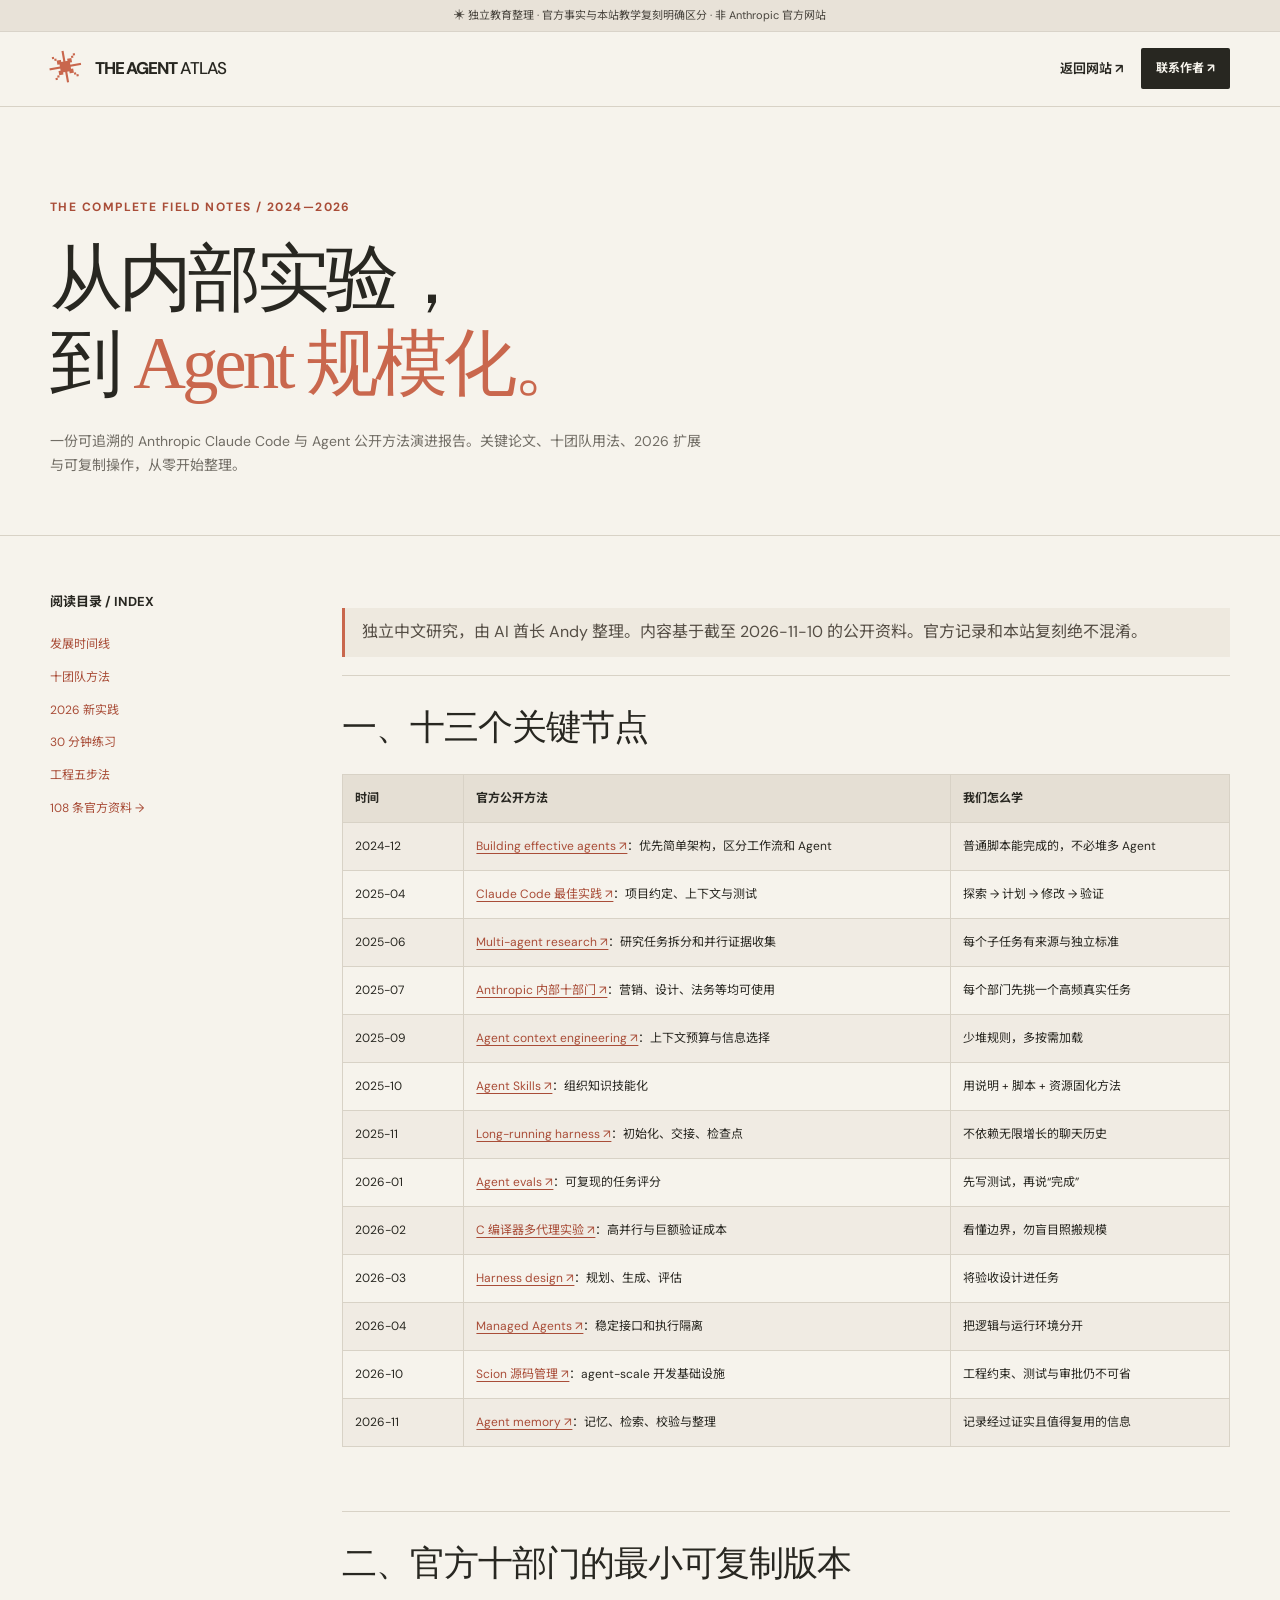
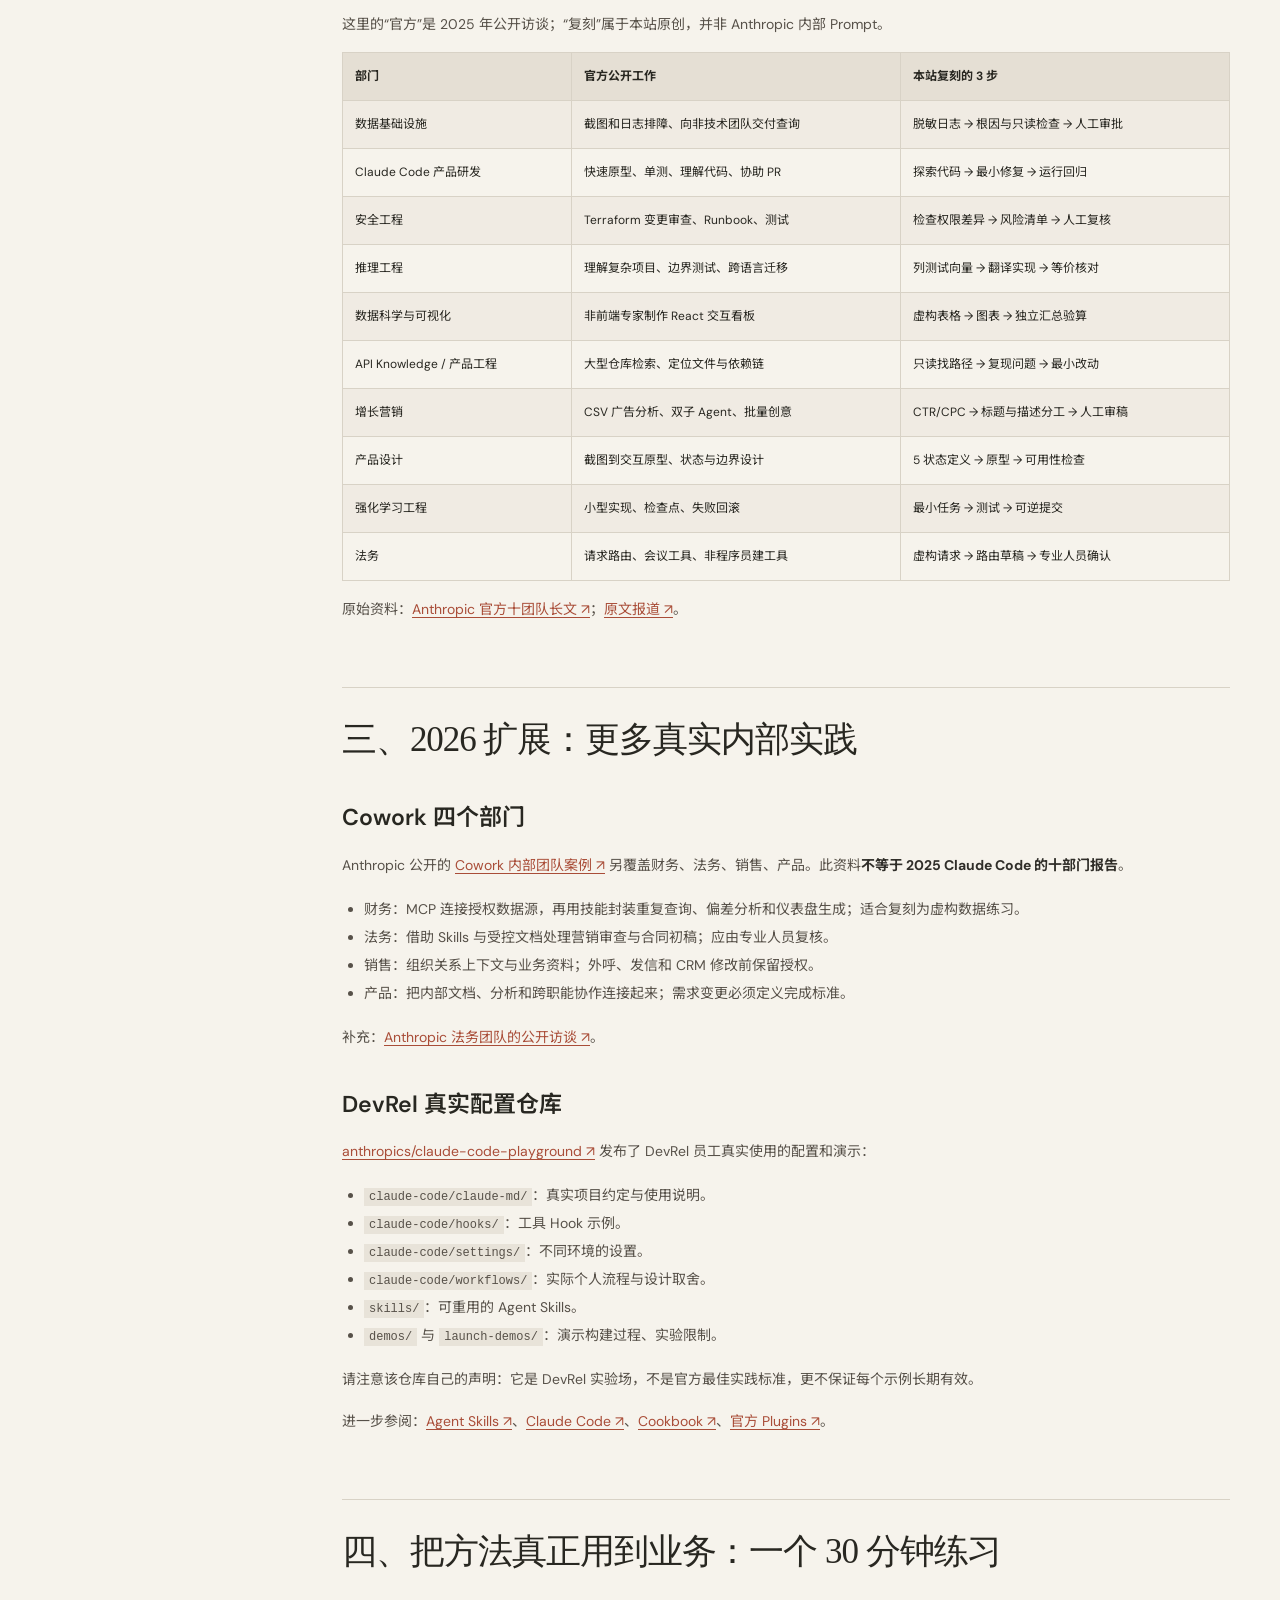
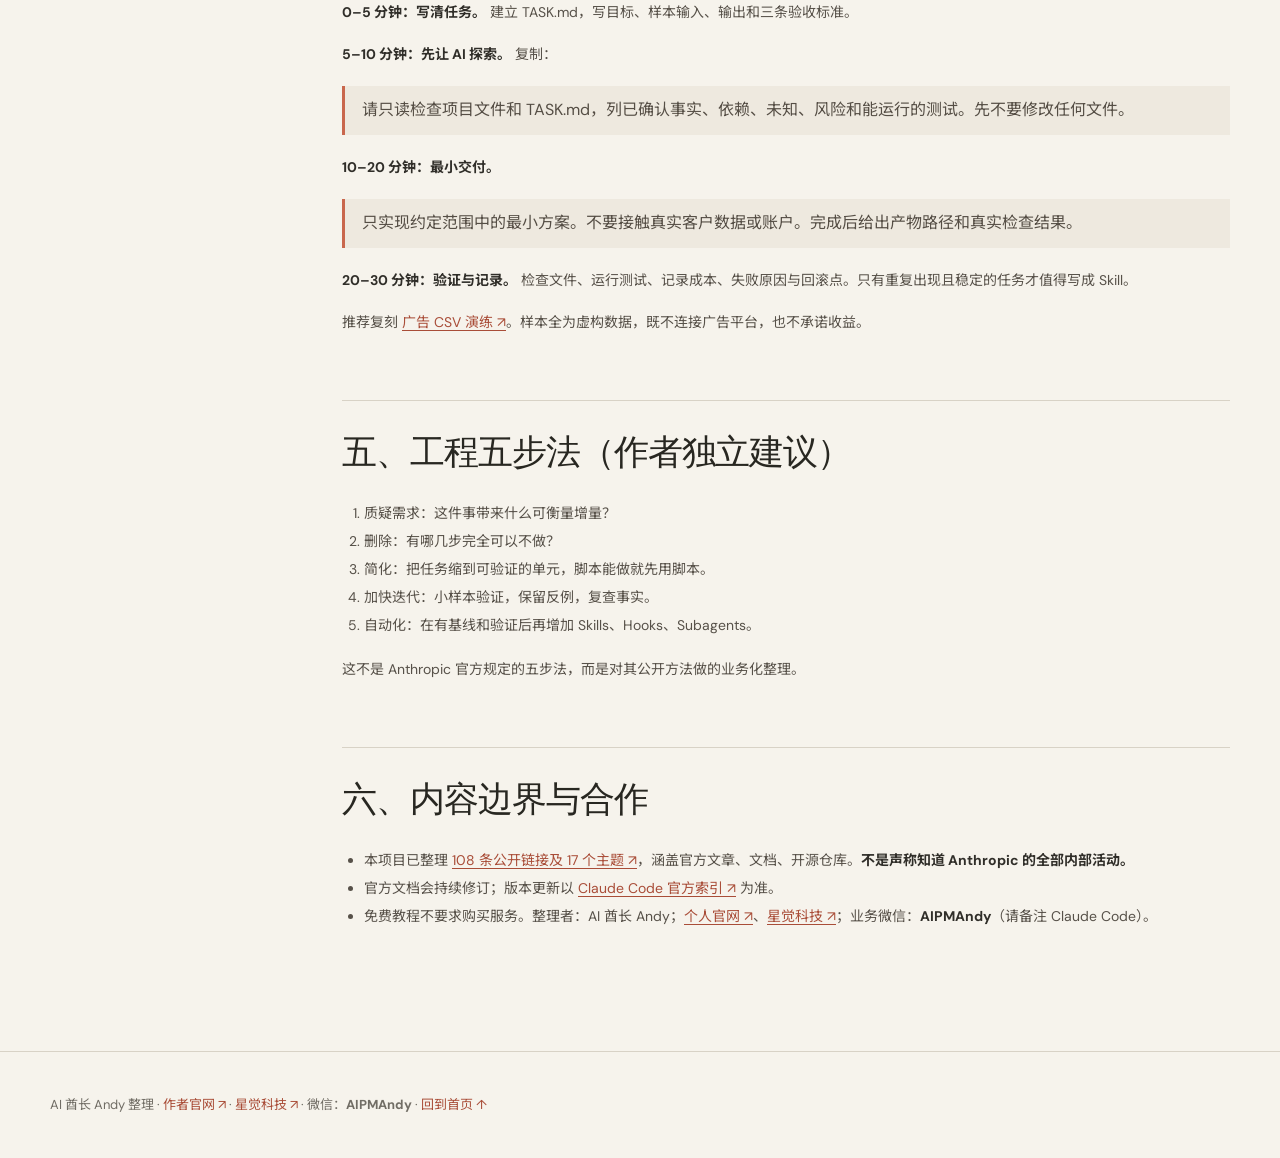
==== site/study.html @ 5c0cf0f5 "site: add complete annotated 2024–2026 research and team playbook reading page" ====
<!doctype html><html lang="zh-CN"><head><meta charset="utf-8"><meta name="viewport" content="width=device-width,initial-scale=1"><meta name="description" content="Anthropic Claude Code 和 Agent 实践发展史：公开研究、十团队、四部门、开源配置、保姆级练习。"><link rel="stylesheet" href="style.css"><link rel="icon" href="favicon.svg" type="image/svg+xml"><title>深度报告：Anthropic 2024–2026 Claude Code 与 Agent 实践｜Agent Atlas</title><style>
.study-hero{padding:90px 0 44px;border-bottom:1px solid var(--line)}.study-hero h1{font:400 clamp(45px,5.7vw,75px)/1.17 Georgia,'Songti SC',serif;letter-spacing:-.055em;max-width:910px;margin:19px 0 24px}.study-hero h1 em{color:var(--accent);font-style:normal}.study-hero p{font-size:14px;color:var(--muted);max-width:660px}.study-layout{display:grid;grid-template-columns:220px minmax(0,1fr);gap:72px;padding-top:54px;padding-bottom:105px}.study-aside{position:sticky;top:110px;align-self:start;font-size:12px;color:var(--muted);line-height:1.9}.study-aside strong{display:block;font-size:13px;color:var(--ink);margin-bottom:18px}.study-aside a{display:block;margin:10px 0;color:var(--accent-dark)}.study-content{min-width:0}.study-content h1{display:none}.study-content h2{font:400 35px/1.4 Georgia,'Songti SC',serif;letter-spacing:-.03em;margin:64px 0 22px;border-top:1px solid var(--line);padding-top:27px}.study-content h2:first-of-type{margin-top:0}.study-content h3{font-size:23px;font-weight:600;margin:34px 0 10px}.study-content p,.study-content li{font-size:14px;line-height:2;color:#575149}.study-content a{color:var(--accent-dark);text-decoration:underline;text-underline-offset:3px}.study-content table{border-collapse:collapse;width:100%;font-size:12px;line-height:1.75}.study-content td{padding:13px 12px;vertical-align:top;border:1px solid var(--line);min-width:95px}.study-content tr:first-child{background:#e5dfd4;font-weight:700}.study-content tr:nth-child(even){background:#f0ebe3}.study-content blockquote{border-left:3px solid var(--accent);padding:10px 17px;margin:18px 0;background:#eee9df;line-height:1.8;color:#554e45}.study-content code{background:#e8e3d9;padding:2px 5px;font:12px ui-monospace,monospace}.study-content ul,.study-content ol{padding-left:22px}.study-content strong{color:#302e29}.study-content{overflow-x:auto}.study-footer{padding:42px 0;border-top:1px solid var(--line);font-size:13px;color:var(--muted)}.study-footer a{color:var(--accent-dark)}@media(max-width:740px){.study-hero{padding:60px 0 26px}.study-layout{grid-template-columns:1fr;gap:22px;padding:28px 0 70px}.study-aside{position:static;display:flex;flex-wrap:wrap;gap:8px}.study-aside strong{width:100%}.study-aside a{margin:0;border:1px solid var(--line);padding:4px 9px}.study-content h2{font-size:27px}.study-content table{font-size:11px}.study-content td{padding:9px 8px;min-width:85px}}
</style></head><body><div class="notice">✳ 独立教育整理 · 官方事实与本站教学复刻明确区分 · 非 Anthropic 官方网站</div><header class="masthead"><div class="wrap nav-inner"><a class="wordmark" href="index.html"><span class="brand-mark">✳</span><span>THE AGENT <em>ATLAS</em></span></a><div class="nav-actions"><a href="index.html#teams" class="nav-gh">返回网站 ↗</a><a href="index.html#contact" class="nav-contact">联系作者 ↗</a></div></div></header><main><section class="study-hero"><div class="wrap"><div class="eyebrow">THE COMPLETE FIELD NOTES / 2024—2026</div><h1>从内部实验，<br>到 <em>Agent 规模化。</em></h1><p>一份可追溯的 Anthropic Claude Code 与 Agent 公开方法演进报告。关键论文、十团队用法、2026 扩展与可复制操作，从零开始整理。</p></div></section><div class="wrap study-layout"><aside class="study-aside"><strong>阅读目录 / INDEX</strong><a href="#chapter-1">发展时间线</a><a href="#chapter-2">十团队方法</a><a href="#chapter-3">2026 新实践</a><a href="#chapter-4">30 分钟练习</a><a href="#chapter-5">工程五步法</a><a href="index.html#sources">108 条官方资料 →</a></aside><article class="study-content"><h1>Anthropic Claude Code / Agent：2024–2026 完整实践进化史</h1>
<blockquote>独立中文研究，由 AI 酋长 Andy 整理。内容基于截至 2026-11-10 的公开资料。官方记录和本站复刻绝不混淆。</blockquote>
<h2>一、十三个关键节点</h2>
<table><tbody>
<tr><td>时间</td><td>官方公开方法</td><td>我们怎么学</td></tr>
<tr><td>2024-12</td><td><a href="https://www.anthropic.com/research/building-effective-agents" target="_blank" rel="noopener noreferrer">Building effective agents ↗</a>：优先简单架构，区分工作流和 Agent</td><td>普通脚本能完成的，不必堆多 Agent</td></tr>
<tr><td>2025-04</td><td><a href="https://www.anthropic.com/research/claude-code-best-practices" target="_blank" rel="noopener noreferrer">Claude Code 最佳实践 ↗</a>：项目约定、上下文与测试</td><td>探索 → 计划 → 修改 → 验证</td></tr>
<tr><td>2025-06</td><td><a href="https://www.anthropic.com/research/multi-agent-research-system" target="_blank" rel="noopener noreferrer">Multi-agent research ↗</a>：研究任务拆分和并行证据收集</td><td>每个子任务有来源与独立标准</td></tr>
<tr><td>2025-07</td><td><a href="https://www.anthropic.com/news/how-anthropic-teams-use-claude-code" target="_blank" rel="noopener noreferrer">Anthropic 内部十部门 ↗</a>：营销、设计、法务等均可使用</td><td>每个部门先挑一个高频真实任务</td></tr>
<tr><td>2025-09</td><td><a href="https://www.anthropic.com/research/effective-context-engineering-for-ai-agents" target="_blank" rel="noopener noreferrer">Agent context engineering ↗</a>：上下文预算与信息选择</td><td>少堆规则，多按需加载</td></tr>
<tr><td>2025-10</td><td><a href="https://www.anthropic.com/research/equipping-agents-for-the-real-world-with-agent-skills" target="_blank" rel="noopener noreferrer">Agent Skills ↗</a>：组织知识技能化</td><td>用说明 + 脚本 + 资源固化方法</td></tr>
<tr><td>2025-11</td><td><a href="https://www.anthropic.com/research/effective-harnesses-for-long-running-agents" target="_blank" rel="noopener noreferrer">Long-running harness ↗</a>：初始化、交接、检查点</td><td>不依赖无限增长的聊天历史</td></tr>
<tr><td>2026-01</td><td><a href="https://www.anthropic.com/research/demystifying-evals-for-ai-agents" target="_blank" rel="noopener noreferrer">Agent evals ↗</a>：可复现的任务评分</td><td>先写测试，再说“完成”</td></tr>
<tr><td>2026-02</td><td><a href="https://www.anthropic.com/research/building-c-compiler" target="_blank" rel="noopener noreferrer">C 编译器多代理实验 ↗</a>：高并行与巨额验证成本</td><td>看懂边界，勿盲目照搬规模</td></tr>
<tr><td>2026-03</td><td><a href="https://www.anthropic.com/research/harness-design-long-running-apps" target="_blank" rel="noopener noreferrer">Harness design ↗</a>：规划、生成、评估</td><td>将验收设计进任务</td></tr>
<tr><td>2026-04</td><td><a href="https://www.anthropic.com/research/managed-agents" target="_blank" rel="noopener noreferrer">Managed Agents ↗</a>：稳定接口和执行隔离</td><td>把逻辑与运行环境分开</td></tr>
<tr><td>2026-10</td><td><a href="https://www.anthropic.com/research/redesigning-source-control" target="_blank" rel="noopener noreferrer">Scion 源码管理 ↗</a>：agent-scale 开发基础设施</td><td>工程约束、测试与审批仍不可省</td></tr>
<tr><td>2026-11</td><td><a href="https://www.anthropic.com/research/components-of-agent-memory" target="_blank" rel="noopener noreferrer">Agent memory ↗</a>：记忆、检索、校验与整理</td><td>记录经过证实且值得复用的信息</td></tr>
</tbody></table>
<h2>二、官方十部门的最小可复制版本</h2>
<p>这里的“官方”是 2025 年公开访谈；“复刻”属于本站原创，并非 Anthropic 内部 Prompt。</p>
<table><tbody>
<tr><td>部门</td><td>官方公开工作</td><td>本站复刻的 3 步</td></tr>
<tr><td>数据基础设施</td><td>截图和日志排障、向非技术团队交付查询</td><td>脱敏日志 → 根因与只读检查 → 人工审批</td></tr>
<tr><td>Claude Code 产品研发</td><td>快速原型、单测、理解代码、协助 PR</td><td>探索代码 → 最小修复 → 运行回归</td></tr>
<tr><td>安全工程</td><td>Terraform 变更审查、Runbook、测试</td><td>检查权限差异 → 风险清单 → 人工复核</td></tr>
<tr><td>推理工程</td><td>理解复杂项目、边界测试、跨语言迁移</td><td>列测试向量 → 翻译实现 → 等价核对</td></tr>
<tr><td>数据科学与可视化</td><td>非前端专家制作 React 交互看板</td><td>虚构表格 → 图表 → 独立汇总验算</td></tr>
<tr><td>API Knowledge / 产品工程</td><td>大型仓库检索、定位文件与依赖链</td><td>只读找路径 → 复现问题 → 最小改动</td></tr>
<tr><td>增长营销</td><td>CSV 广告分析、双子 Agent、批量创意</td><td>CTR/CPC → 标题与描述分工 → 人工审稿</td></tr>
<tr><td>产品设计</td><td>截图到交互原型、状态与边界设计</td><td>5 状态定义 → 原型 → 可用性检查</td></tr>
<tr><td>强化学习工程</td><td>小型实现、检查点、失败回滚</td><td>最小任务 → 测试 → 可逆提交</td></tr>
<tr><td>法务</td><td>请求路由、会议工具、非程序员建工具</td><td>虚构请求 → 路由草稿 → 专业人员确认</td></tr>
</tbody></table>
<p>原始资料：<a href="https://www.anthropic.com/news/how-anthropic-teams-use-claude-code" target="_blank" rel="noopener noreferrer">Anthropic 官方十团队长文 ↗</a>；<a href="https://claude.com/resources/articles/how-anthropic-teams-use-claude-code" target="_blank" rel="noopener noreferrer">原文报道 ↗</a>。</p>
<h2>三、2026 扩展：更多真实内部实践</h2>
<h3>Cowork 四个部门</h3>
<p>Anthropic 公开的 <a href="https://claude.com/resources/guides/deploying-claude-across-your-organization/how-anthropic-teams-use-cowork" target="_blank" rel="noopener noreferrer">Cowork 内部团队案例 ↗</a> 另覆盖财务、法务、销售、产品。此资料<strong>不等于 2025 Claude Code 的十部门报告</strong>。</p>
<ul>
<li>财务：MCP 连接授权数据源，再用技能封装重复查询、偏差分析和仪表盘生成；适合复刻为虚构数据练习。</li>
<li>法务：借助 Skills 与受控文档处理营销审查与合同初稿；应由专业人员复核。</li>
<li>销售：组织关系上下文与业务资料；外呼、发信和 CRM 修改前保留授权。</li>
<li>产品：把内部文档、分析和跨职能协作连接起来；需求变更必须定义完成标准。</li>
</ul>
<p>补充：<a href="https://claude.com/resources/articles/how-anthropic-uses-claude-legal" target="_blank" rel="noopener noreferrer">Anthropic 法务团队的公开访谈 ↗</a>。</p>
<h3>DevRel 真实配置仓库</h3>
<p><a href="https://github.com/anthropics/claude-code-playground" target="_blank" rel="noopener noreferrer">anthropics/claude-code-playground ↗</a> 发布了 DevRel 员工真实使用的配置和演示：</p>
<ul>
<li><code>claude-code/claude-md/</code>：真实项目约定与使用说明。</li>
<li><code>claude-code/hooks/</code>：工具 Hook 示例。</li>
<li><code>claude-code/settings/</code>：不同环境的设置。</li>
<li><code>claude-code/workflows/</code>：实际个人流程与设计取舍。</li>
<li><code>skills/</code>：可重用的 Agent Skills。</li>
<li><code>demos/</code> 与 <code>launch-demos/</code>：演示构建过程、实验限制。</li>
</ul>
<p>请注意该仓库自己的声明：它是 DevRel 实验场，不是官方最佳实践标准，更不保证每个示例长期有效。</p>
<p>进一步参阅：<a href="https://github.com/anthropics/skills" target="_blank" rel="noopener noreferrer">Agent Skills ↗</a>、<a href="https://github.com/anthropics/claude-code" target="_blank" rel="noopener noreferrer">Claude Code ↗</a>、<a href="https://github.com/anthropics/claude-cookbooks" target="_blank" rel="noopener noreferrer">Cookbook ↗</a>、<a href="https://github.com/anthropics/claude-plugins-official" target="_blank" rel="noopener noreferrer">官方 Plugins ↗</a>。</p>
<h2>四、把方法真正用到业务：一个 30 分钟练习</h2>
<p><strong>0–5 分钟：写清任务。</strong> 建立 TASK.md，写目标、样本输入、输出和三条验收标准。</p>
<p><strong>5–10 分钟：先让 AI 探索。</strong> 复制：</p>
<blockquote>请只读检查项目文件和 TASK.md，列已确认事实、依赖、未知、风险和能运行的测试。先不要修改任何文件。</blockquote>
<p><strong>10–20 分钟：最小交付。</strong></p>
<blockquote>只实现约定范围中的最小方案。不要接触真实客户数据或账户。完成后给出产物路径和真实检查结果。</blockquote>
<p><strong>20–30 分钟：验证与记录。</strong> 检查文件、运行测试、记录成本、失败原因与回滚点。只有重复出现且稳定的任务才值得写成 Skill。</p>
<p>推荐复刻 <a href="https://github.com/AIPMAndy/anthropic-claude-code-agent-handbook/blob/main/docs/../examples/ads/README.md" target="_blank" rel="noopener noreferrer">广告 CSV 演练 ↗</a>。样本全为虚构数据，既不连接广告平台，也不承诺收益。</p>
<h2>五、工程五步法（作者独立建议）</h2>
<ol>
<li>质疑需求：这件事带来什么可衡量增量？</li>
<li>删除：有哪几步完全可以不做？</li>
<li>简化：把任务缩到可验证的单元，脚本能做就先用脚本。</li>
<li>加快迭代：小样本验证，保留反例，复查事实。</li>
<li>自动化：在有基线和验证后再增加 Skills、Hooks、Subagents。</li>
</ol>
<p>这不是 Anthropic 官方规定的五步法，而是对其公开方法做的业务化整理。</p>
<h2>六、内容边界与合作</h2>
<ul>
<li>本项目已整理 <a href="https://github.com/AIPMAndy/anthropic-claude-code-agent-handbook/blob/main/docs/SOURCE-MATRIX.md" target="_blank" rel="noopener noreferrer">108 条公开链接及 17 个主题 ↗</a>，涵盖官方文章、文档、开源仓库。<strong>不是声称知道 Anthropic 的全部内部活动。</strong></li>
<li>官方文档会持续修订；版本更新以 <a href="https://code.claude.com/docs/llms.txt" target="_blank" rel="noopener noreferrer">Claude Code 官方索引 ↗</a> 为准。</li>
<li>免费教程不要求购买服务。整理者：AI 酋长 Andy；<a href="https://metaver.vip/" target="_blank" rel="noopener noreferrer">个人官网 ↗</a>、<a href="https://www.a6no1.cn/" target="_blank" rel="noopener noreferrer">星觉科技 ↗</a>；业务微信：<strong>AIPMAndy</strong>（请备注 Claude Code）。</li>
</ul></article></div><div class="study-footer"><div class="wrap">AI 酋长 Andy 整理 · <a href="https://metaver.vip/" target="_blank" rel="noopener noreferrer">作者官网 ↗</a> · <a href="https://www.a6no1.cn/" target="_blank" rel="noopener noreferrer">星觉科技 ↗</a> · 微信：<strong>AIPMAndy</strong> · <a href="index.html">回到首页 ↑</a></div></div></main><script>document.querySelectorAll(".study-content h2").forEach(function(e,i){e.id="chapter-"+(i+1);});</script></body></html>
---- site/style.css ----
@import url('https://fonts.googleapis.com/css2?family=DM+Sans:wght@400;500;600;700&family=Noto+Sans+SC:wght@400;500;600;700&display=swap');
:root{--paper:#f6f3ec;--cream:#f1ece2;--line:#d8d2c6;--ink:#282721;--muted:#716d65;--accent:#c9674d;--accent-dark:#a94d38;--dark:#242523;--darkline:#4b4a46;--white:#fffdfa;--radius:4px;font-synthesis:none}
*{box-sizing:border-box}html{scroll-behavior:smooth;scroll-padding-top:83px}body{margin:0;background:var(--paper);color:var(--ink);font-family:'DM Sans','Noto Sans SC',-apple-system,BlinkMacSystemFont,'Segoe UI',sans-serif;line-height:1.68;-webkit-font-smoothing:antialiased}
button,input,select{font:inherit}button{cursor:pointer}a{color:inherit;text-decoration:none}a:hover{color:var(--accent-dark)}:focus-visible{outline:3px solid var(--accent);outline-offset:3px}
.wrap{width:min(1180px,calc(100% - 72px));margin-inline:auto}.eyebrow{display:flex;align-items:center;gap:10px;color:var(--accent-dark);font-size:12px;letter-spacing:.12em;font-weight:700;text-transform:uppercase}.muted{color:#a19b90}.dot{width:7px;height:7px;border-radius:50%;background:var(--accent)}.skip-link{position:fixed;z-index:9999;top:-100px;left:15px;background:#fff;padding:10px 20px}.skip-link:focus{top:12px}
.notice{display:flex;align-items:center;justify-content:center;flex-wrap:wrap;gap:12px;padding:7px 16px;text-align:center;background:#e8e2d8;color:#48443d;font-size:11px;line-height:1.5;border-bottom:1px solid #d9d3c9}.notice strong{font-weight:600}.notice a{text-decoration:underline;text-underline-offset:3px}.little-star{color:var(--accent-dark)}
.masthead{position:sticky;top:0;background:rgba(246,243,236,.97);backdrop-filter:blur(20px);z-index:80;border-bottom:1px solid var(--line)}.nav-inner{min-height:74px;display:flex;align-items:center;justify-content:space-between;gap:26px}.wordmark{font-weight:800;font-size:17px;letter-spacing:-.065em;display:inline-flex;align-items:center;gap:12px;white-space:nowrap}.wordmark em{font-weight:500;font-style:normal}.brand-mark{font-family:Georgia,serif;display:inline-grid;place-items:center;color:var(--accent);font-size:34px;line-height:1;transform:rotate(-10deg)}.desktop-nav,.nav-actions{display:flex;gap:32px;align-items:center}.desktop-nav a{color:#5d5952;font-size:13px;font-weight:600}.desktop-nav a:hover{color:var(--accent-dark)}.nav-actions{gap:18px}.nav-gh{font-size:13px;font-weight:650}.nav-contact{font-size:12px;background:var(--ink);color:var(--paper);padding:10px 15px;font-weight:700;border-radius:2px;white-space:nowrap}.nav-contact:hover{color:#fff;background:var(--accent-dark)}.mobile-menu-toggle{display:none;background:transparent;border:0;font-size:23px}.mobile-nav{display:none}
.hero{padding:94px 0 98px;position:relative;overflow:hidden}.hero-grid{display:grid;grid-template-columns:1.14fr .86fr;gap:72px;align-items:center}.hero h1{font-family:Georgia,'Songti SC','Noto Serif SC',serif;letter-spacing:-.07em;font-size:clamp(57px,6.2vw,100px);line-height:1.12;font-weight:400;margin:27px 0 30px}.hero h1 em,.section-heading h2 em,.path-section h2 em,.practice-section h2 em,.contact-section h2 em{color:var(--accent);font-style:normal}.hero-serif{font-weight:400}.lead{max-width:520px;font-size:17px;color:#5b574f;line-height:1.95}.lead strong{color:var(--ink);font-weight:650}.hero-buttons{display:flex;gap:12px;flex-wrap:wrap;margin-top:37px}.btn{display:inline-flex;justify-content:space-between;align-items:center;gap:40px;padding:14px 21px;border:1px solid transparent;border-radius:2px;font-size:13px;font-weight:700;transition:transform .18s,background .18s,color .18s}.btn:hover{transform:translateY(-2px)}.btn-primary{color:white;background:var(--accent)}.btn-primary:hover{color:white;background:var(--accent-dark)}.btn-outline{border-color:#a9a397;background:transparent;color:var(--ink)}.btn-outline:hover{background:#e8e2d8}.hero-foot{display:flex;gap:12px;align-items:center;color:#979086;font-size:11px;margin-top:32px}.sep{color:var(--accent)}
.hero-art{background:#ebe5da;min-height:530px;padding:24px;display:flex;flex-direction:column;justify-content:space-between;position:relative;overflow:hidden;border:1px solid #dfd9cd}.hero-art:after{content:"";position:absolute;width:380px;height:380px;border:1px solid #d0c7b8;border-radius:50%;right:-184px;top:-182px;pointer-events:none}.hero-art:before{content:"";position:absolute;width:620px;height:620px;border:1px solid #dad2c7;border-radius:50%;right:-310px;top:-240px;pointer-events:none}.art-top{display:flex;justify-content:space-between;align-items:start}.art-kicker,.art-caption{font-size:10px;letter-spacing:.15em;color:#8d857a;font-weight:700}.art-asterisk{font-family:Georgia,serif;color:var(--accent);font-size:74px;line-height:.75}.diagram{z-index:1;padding:8px 18px}.diagram-row{display:flex;justify-content:center;gap:15px}.diagram-box{padding:16px 20px;background:var(--paper);border:1px solid #d3cabd;flex:1;min-width:0;box-shadow:4px 4px 0 #ded7cb}.diagram-box strong{display:block;margin-top:4px;font-family:Georgia,'Songti SC',serif;font-size:19px;font-weight:400;color:#302e29}.diagram-box small{display:block;margin-top:6px;font-size:10px;color:#989083}.d-number{font-size:9px;color:var(--accent-dark);letter-spacing:.15em;font-weight:800}.diagram-user{max-width:255px}.diagram-split .diagram-box{max-width:206px}.diagram-final{max-width:345px;position:relative}.check{position:absolute;right:19px;top:21px;color:#59815e;font-size:17px}.line-arrow{height:47px;position:relative}.line-arrow:before{content:"";height:40px;width:1px;background:#a89e90;position:absolute;top:0;left:50%}.line-arrow:after{content:"";position:absolute;top:31px;left:calc(50% - 4px);width:7px;height:7px;border-bottom:1px solid #a89e90;border-right:1px solid #a89e90;transform:rotate(45deg)}.art-caption{display:flex;justify-content:space-between;letter-spacing:.08em}
.numbers{border-top:1px solid var(--line);border-bottom:1px solid var(--line);background:#eeebe3}.number-grid{display:grid;grid-template-columns:repeat(4,1fr)}.number-grid>div{padding:28px 30px 32px;border-right:1px solid var(--line)}.number-grid>div:first-child{padding-left:0}.number-grid>div:last-child{border:0}.number-grid strong{font-size:51px;line-height:1;font-family:Georgia,serif;font-weight:400;letter-spacing:-.065em}.number-grid strong span{font-family:'Noto Sans SC',sans-serif;color:var(--accent);font-size:16px;font-weight:400;margin-left:6px}.number-grid p{font-size:12px;color:#69645b;margin:8px 0 0}.number-grid .last-num>span{display:block;margin:10px 0 23px;font-family:Georgia,'Songti SC',serif;font-size:20px}.number-grid .last-num p{margin:0;line-height:1.8}
.editorial-section,.library-section,.path-section{padding:112px 0}.section-heading{display:grid;grid-template-columns:1fr 345px;gap:60px;justify-content:space-between;align-items:end;margin-bottom:40px}.section-heading h2,.practice-section h2,.contact-section h2{font-family:Georgia,'Songti SC','Noto Serif SC',serif;font-size:clamp(46px,5.1vw,69px);font-weight:400;letter-spacing:-.06em;line-height:1.25;margin:17px 0 0}.section-heading>p{font-size:14px;line-height:1.95;color:#777168;margin:0 0 6px}.section-heading>p a{display:inline-block;color:var(--accent-dark);border-bottom:1px solid var(--accent);white-space:nowrap}
.teams-grid{display:grid;grid-template-columns:repeat(2,minmax(0,1fr));border-top:1px solid var(--line);border-left:1px solid var(--line)}.team-card{border-right:1px solid var(--line);border-bottom:1px solid var(--line);min-height:225px;background:transparent;transition:background .2s}.team-card:hover,.team-card.is-open{background:#efebe2}.team-trigger{width:100%;padding:30px;text-align:left;border:0;background:none;color:inherit}.team-head{display:flex;justify-content:space-between;align-items:start;margin-bottom:19px}.team-index{font-size:12px;color:var(--accent-dark);font-weight:700;letter-spacing:.12em}.team-icon{font-size:22px;color:var(--accent);line-height:1}.team-card h3{font-family:Georgia,'Songti SC',serif;font-size:25px;font-weight:400;letter-spacing:-.025em;margin:0 0 11px}.team-card .team-summary{color:#79736a;font-size:13px;line-height:1.8;margin:0}.team-more{color:var(--accent-dark);font-size:12px;display:inline-flex;align-items:center;gap:10px;margin-top:20px;font-weight:700}.team-details{padding:0 30px 28px;display:none;border-top:1px solid #ded7cd}.team-card.is-open .team-details{display:block}.team-details h4{margin:18px 0 6px;font-size:11px;letter-spacing:.08em;text-transform:uppercase;color:var(--accent-dark)}.team-details p{margin:0;font-size:13px;color:#6b655c;line-height:1.85}.team-details a{display:inline-block;margin-top:14px;border-bottom:1px solid currentColor;font-size:12px;color:var(--accent-dark)}.source-note{margin-top:20px;font-size:12px;color:#91897d}
.ink-section{background:var(--dark);color:var(--paper);padding:105px 0 95px}.section-heading.light>p{color:#b3aea5}.ink-section .eyebrow{color:#e5a18b}.method-layout{display:grid;grid-template-columns:1fr 1fr;gap:44px;border-top:1px solid var(--darkline);padding-top:40px}.method-big{position:relative;min-height:510px;background:#343431;border:1px solid #4c4c46;padding:34px;display:flex;flex-direction:column;justify-content:end;overflow:hidden}.method-counter{position:absolute;top:33px;left:34px;color:#b2aa9f;font-size:11px;letter-spacing:.14em}.big-symbol{font:290px/1 Georgia,serif;position:absolute;right:-45px;top:10px;color:#d27a5c;opacity:.88;pointer-events:none;transform:rotate(10deg)}.method-big h3{font-family:Georgia,'Songti SC',serif;font-weight:400;letter-spacing:-.03em;font-size:35px;line-height:1.4;z-index:1;margin:0 0 13px}.method-big p{max-width:360px;font-size:13px;color:#b5b0aa;z-index:1}.method-big a{font-size:12px;color:#f3a58f;text-decoration:underline;text-underline-offset:5px;z-index:1;margin-top:10px}.methods-list{align-self:center}.method-item{border-bottom:1px solid var(--darkline);padding:16px 0}.method-item:first-child{border-top:1px solid var(--darkline)}.method-title{display:flex;align-items:center;gap:18px;font-size:19px;font-family:Georgia,'Songti SC',serif;line-height:1.45}.method-number{font:12px 'DM Sans',sans-serif;color:#b88c7f;width:24px}.method-item p{margin:8px 0 0 43px;color:#a7a49f;font-size:12px;line-height:1.65}.dark-bottom{border-top:1px solid var(--darkline);margin-top:43px;padding-top:20px;color:#9f9c95;font-size:12px;display:flex;gap:13px;flex-wrap:wrap}.dark-bottom a{color:#e7a18c}
.path-section{background:#eee9df}.path-tabs{display:flex;flex-wrap:wrap;gap:8px;margin-bottom:14px}.path-tab{padding:12px 18px;border:1px solid #c8c1b5;background:transparent;color:#655e54;font-size:13px;font-weight:600}.path-tab:hover,.path-tab.is-active{background:var(--ink);border-color:var(--ink);color:#fff}.path-panel{display:grid;grid-template-columns:1fr .85fr;gap:0;background:var(--paper);border:1px solid var(--line);min-height:390px}.path-main{padding:42px 48px}.path-stepnum{font-size:10px;letter-spacing:.1em;color:var(--accent-dark)}.path-main h3{font:400 34px/1.3 Georgia,'Songti SC',serif;margin:16px 0}.path-main>p{color:#756e63;font-size:14px;max-width:470px}.steps{padding:0;margin:25px 0 0;list-style:none;display:grid;gap:12px}.steps li{display:flex;gap:14px;font-size:13px;line-height:1.7}.steps li span{color:var(--accent-dark);font-weight:700;font-size:12px}.path-side{background:#ddd6c9;padding:40px 32px;display:flex;flex-direction:column;gap:16px}.path-side .label{font-size:11px;letter-spacing:.11em;color:#6d665d;font-weight:700}.path-code{font-family:monospace;background:#f2eee6;border:1px solid #c7beb0;color:#35332f;padding:20px;white-space:pre-wrap;word-break:break-word;font-size:12px;line-height:1.75;flex:1;overflow:auto}.path-actions{display:flex;gap:12px;flex-wrap:wrap;align-items:center}.path-actions button{background:var(--ink);color:#fff;border:0;padding:10px 16px;font-size:12px}.path-actions a{font-size:12px;text-decoration:underline;text-underline-offset:4px;color:var(--accent-dark)}
.library-section{background:var(--paper)}.library-toolbar{display:flex;gap:12px}.search-box{display:flex;align-items:center;gap:12px;flex:1;background:#fffdf9;border:1px solid var(--line);padding:0 20px;min-height:55px}.search-box>span{font-size:26px;color:#827c72;line-height:0}.search-box input{width:100%;outline:none;border:none;background:transparent;font-size:14px;color:var(--ink)}.search-box input:focus-visible{outline:none}.search-box:focus-within{border-color:var(--accent)}.search-box kbd{font:11px 'DM Sans',sans-serif;padding:1px 6px;color:#928c82;border:1px solid var(--line);border-radius:3px}.library-toolbar select{min-width:183px;border:1px solid var(--line);background:#fffdf9;padding:0 16px;color:#5b564d;font-size:13px}.topic-bar{display:flex;gap:8px;flex-wrap:wrap;margin:19px 0 26px}.topic-chip{font-size:11px;border:1px solid var(--line);padding:6px 12px;background:transparent;color:#676158}.topic-chip.is-selected,.topic-chip:hover{background:var(--ink);border-color:var(--ink);color:#fff}.library-count{display:flex;justify-content:space-between;font-size:12px;color:#928a7e;border-top:1px solid var(--line);padding:14px 0}.source-grid{display:grid;grid-template-columns:repeat(3,minmax(0,1fr));gap:12px}.source-card{background:#fffdfa;border:1px solid var(--line);padding:25px;min-height:236px;display:flex;flex-direction:column;transition:border-color .2s,transform .2s}.source-card:hover{transform:translateY(-2px);border-color:#bd9486}.source-meta{display:flex;justify-content:space-between;gap:8px;font-size:10px;letter-spacing:.03em;color:#9b9389}.source-type{color:var(--accent-dark);font-weight:700}.source-card h3{font-family:Georgia,'Songti SC',serif;font-weight:400;line-height:1.45;font-size:20px;margin:18px 0 9px}.source-card p{font-size:12px;color:#777067;line-height:1.8;margin:0 0 20px}.source-footer{margin-top:auto;display:flex;align-items:center;justify-content:space-between;gap:10px}.source-footer span{font-size:10px;color:#978f84}.source-footer a{font-size:12px;font-weight:700;color:var(--accent-dark)}.source-footer a:hover{text-decoration:underline}.more-line{text-align:center;margin:30px 0 0}.more-line .btn{gap:80px;background:transparent}.library-fineprint{font-size:11px;color:#92897d;line-height:1.8;margin-top:26px}.empty-state{padding:70px;text-align:center;border:1px dashed var(--line);color:#776f65}
.practice-section{padding:104px 0;border-top:1px solid var(--line)}.practice-grid{display:grid;grid-template-columns:1fr 1fr;gap:65px;align-items:center}.practice-section h2{margin:18px 0 20px}.practice-section p{font-size:14px;color:#777169;line-height:1.9;max-width:450px}.practice-links{margin-top:28px;display:flex;flex-direction:column;gap:13px}.text-link{font-size:13px;color:var(--accent-dark);text-decoration:underline;text-underline-offset:4px;width:fit-content}.terminal{background:#242523;color:#ece8e0;border:1px solid #44433f;border-radius:7px;box-shadow:15px 15px 0 #e8e1d6;overflow:hidden}.terminal-head{height:49px;border-bottom:1px solid #3e3f3b;display:flex;align-items:center;gap:12px;padding:0 18px;color:#9e9d95;font-size:11px}.traffic{display:flex;gap:6px}.traffic i{width:8px;height:8px;background:#745f55;border-radius:50%}.traffic i:nth-child(2){background:#847f5b}.traffic i:nth-child(3){background:#5b7568}.terminal-copy{margin-left:auto;background:transparent;border:1px solid #66615b;color:#e9dfd2;font-size:11px;padding:5px 8px}.terminal-content{font:12px/1.9 ui-monospace,SFMono-Regular,Menlo,Consolas,monospace;padding:25px 22px 35px;word-wrap:break-word}.terminal-content p{margin:4px 0}.terminal-content .indent{padding-left:18px}.prompt{color:#e0957a}.terminal-ok{color:#91b899;margin-top:13px!important}.terminal-muted{color:#928f87;margin-top:24px!important}
.contact-section{background:#e5dfd4;padding:110px 0}.contact-grid{display:grid;grid-template-columns:1fr .85fr;gap:100px;align-items:center}.contact-section h2{margin:18px 0 26px}.contact-section p{font-size:14px;color:#6e675d;line-height:1.85;max-width:490px}.authorship{margin-top:27px;color:#36332f!important;font-size:13px!important}.authorship small{color:#80796e;font-size:11px}.contact-card{background:#f8f5ef;border:1px solid #c8bfb1;padding:34px 38px;box-shadow:8px 8px 0 #d4ccbf}.small-label{font-size:10px;letter-spacing:.15em;color:var(--accent-dark);font-weight:700}.contact-card .contact-heading{font:400 30px Georgia,'Songti SC',serif;color:var(--ink);margin:18px 0 10px}.wechat-row{display:flex;align-items:center;justify-content:space-between;gap:12px}.wechat-row strong{font:400 27px Georgia,serif;letter-spacing:-.025em}.copy-wechat{background:var(--accent);color:#fff;border:none;padding:10px 13px;font-size:11px;font-weight:700;white-space:nowrap}.copy-wechat:hover{background:var(--accent-dark)}.wechat-sub{margin:6px 0 23px!important;color:#8a8277!important;font-size:12px!important}.contact-divider{border-top:1px solid #d9d1c5;margin-bottom:13px}.contact-card>a{display:flex;align-items:center;justify-content:space-between;padding:13px 0;border-bottom:1px solid #e5ded3;font-size:13px}.contact-card>a span{color:var(--accent-dark)}
.footer{background:#222320;color:#f3eee4;padding:40px 0 24px}.footer-top{display:flex;justify-content:space-between;align-items:center;padding-bottom:38px;border-bottom:1px solid #464540}.footer-links{display:flex;gap:24px;flex-wrap:wrap}.footer-links a{font-size:12px;color:#bcb5ab}.footer-links a:hover{color:#fff}.footer-bottom{display:flex;gap:18px;justify-content:space-between;flex-wrap:wrap;padding-top:25px;font-size:11px;color:#908b82}.toast{position:fixed;z-index:500;bottom:28px;left:50%;transform:translate(-50%,20px);pointer-events:none;opacity:0;background:#292a26;color:white;padding:11px 18px;font-size:12px;border:1px solid #555650;box-shadow:0 10px 26px #0002;transition:opacity .18s,transform .18s}.toast.show{opacity:1;transform:translate(-50%,0)}.visually-hidden{position:absolute;width:1px;height:1px;padding:0;margin:-1px;overflow:hidden;clip:rect(0,0,0,0);white-space:nowrap;border:0}
@media(max-width:1050px){.wrap{width:min(100% - 44px,1160px)}.hero-grid{gap:33px}.hero h1{font-size:clamp(49px,6.5vw,78px)}.desktop-nav{gap:15px}.nav-inner{gap:15px}.contact-grid{gap:45px}.section-heading{grid-template-columns:1fr 295px}.source-grid{grid-template-columns:repeat(2,minmax(0,1fr))}}
@media(max-width:750px){html{scroll-padding-top:65px}.notice{font-size:10px;gap:5px;padding:8px 10px}.wrap{width:calc(100% - 34px)}.nav-inner{min-height:66px}.wordmark{font-size:15px}.brand-mark{font-size:26px}.desktop-nav,.nav-gh,.nav-contact{display:none}.mobile-menu-toggle{display:block}.mobile-nav{display:flex;flex-direction:column;gap:0;background:var(--paper);border-top:1px solid var(--line)}.mobile-nav[hidden]{display:none}.mobile-nav a{padding:12px 20px;border-bottom:1px solid var(--line);font-size:14px}.hero{padding:65px 0 53px}.hero-grid,.section-heading,.method-layout,.path-panel,.practice-grid,.contact-grid{grid-template-columns:1fr}.hero h1{font-size:clamp(49px,11.7vw,81px);margin:22px 0}.hero-art{min-height:420px;margin-top:10px;padding:20px}.diagram{padding:5px 0}.diagram-box{padding:12px}.diagram-box strong{font-size:15px}.diagram-box small{font-size:9px}.diagram-row.diagram-split{gap:8px}.line-arrow{height:33px}.line-arrow:before{height:26px}.line-arrow:after{top:19px}.art-asterisk{font-size:50px}.number-grid{grid-template-columns:1fr 1fr}.number-grid>div{border-bottom:1px solid var(--line);padding:19px!important}.number-grid>div:nth-child(2){border-right:0}.number-grid>div:nth-child(n+3){border-bottom:0}.number-grid strong{font-size:37px}.number-grid .last-num>span{margin:0 0 9px;font-size:17px}.number-grid p{font-size:11px}.editorial-section,.library-section,.path-section,.ink-section,.practice-section,.contact-section{padding:69px 0}.section-heading{gap:12px;margin-bottom:28px}.section-heading h2,.practice-section h2,.contact-section h2{font-size:clamp(39px,9.5vw,56px)}.section-heading>p{font-size:13px}.teams-grid{grid-template-columns:1fr}.team-card{min-height:auto}.team-trigger{padding:23px}.team-card h3{font-size:23px}.team-details{padding:0 23px 24px}.method-layout{gap:24px}.method-big{min-height:400px}.big-symbol{font-size:200px}.method-big h3{font-size:29px}.path-main,.path-side{padding:25px 23px}.path-main h3{font-size:26px}.path-tabs{display:grid;grid-template-columns:1fr 1fr;gap:7px}.path-tab{padding:11px 6px;font-size:11px}.library-toolbar{flex-direction:column}.library-toolbar select{min-height:50px}.source-grid{grid-template-columns:1fr}.source-card{min-height:190px;padding:22px}.library-count{gap:12px}.terminal{box-shadow:8px 8px 0 #e8e1d6}.terminal-content{font-size:10px}.contact-grid{gap:30px}.contact-card{padding:28px 22px}.footer-top,.footer-bottom{flex-direction:column;align-items:flex-start;gap:17px}.footer-links{gap:11px 20px}}
@media(prefers-reduced-motion:reduce){*,*:before,*:after{scroll-behavior:auto!important;animation:none!important;transition:none!important}}
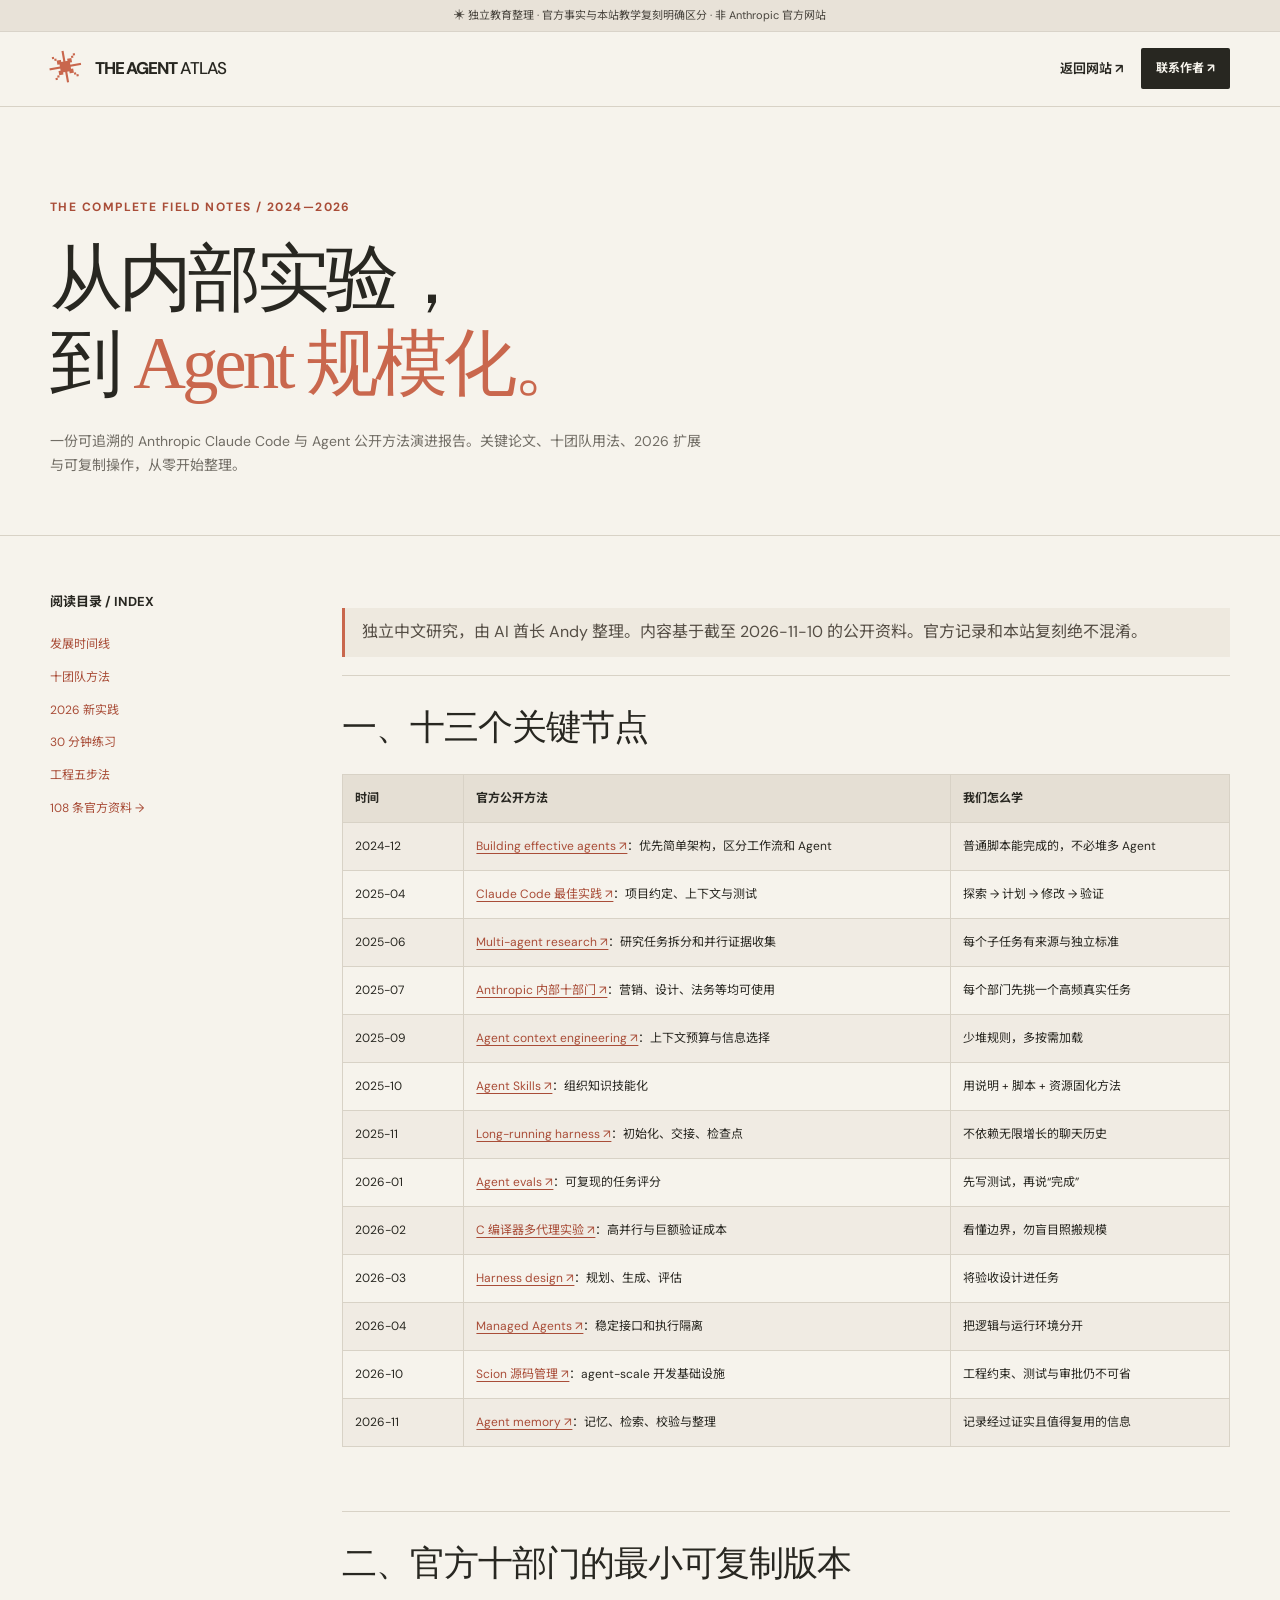
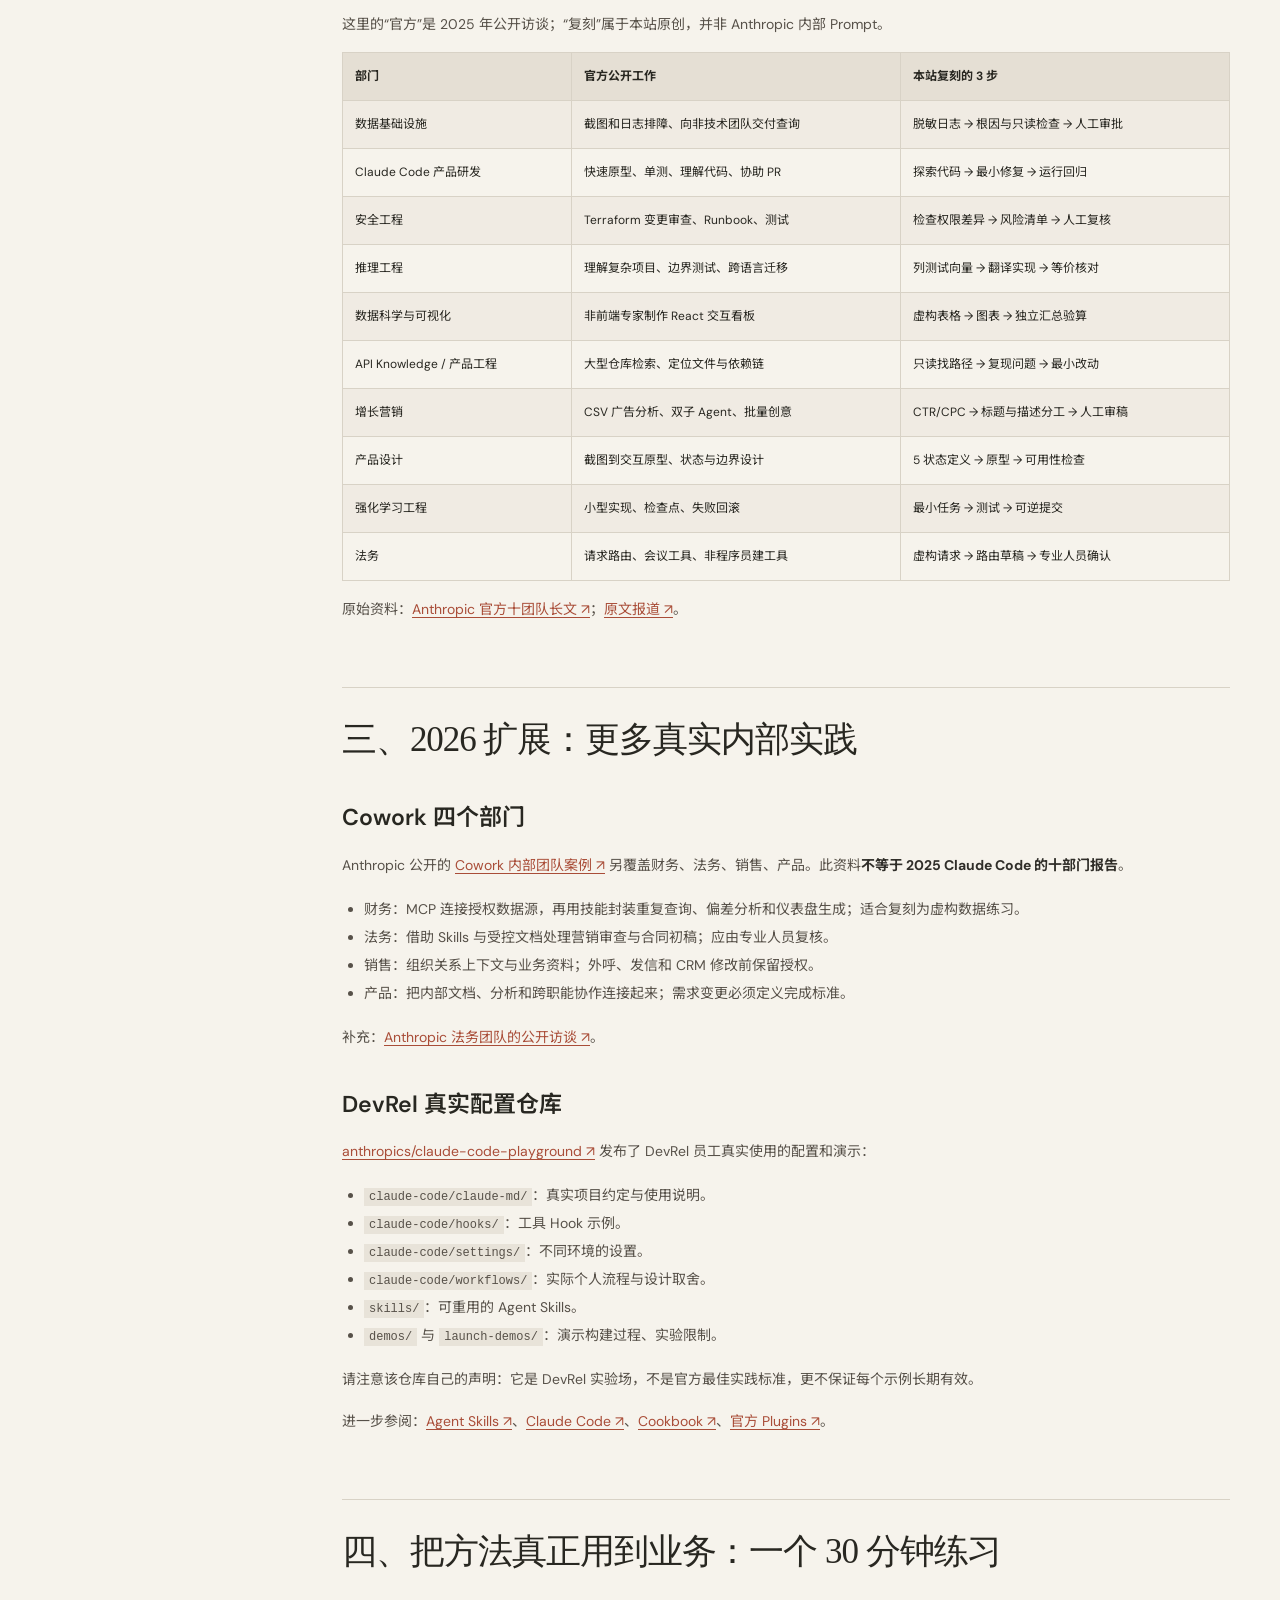
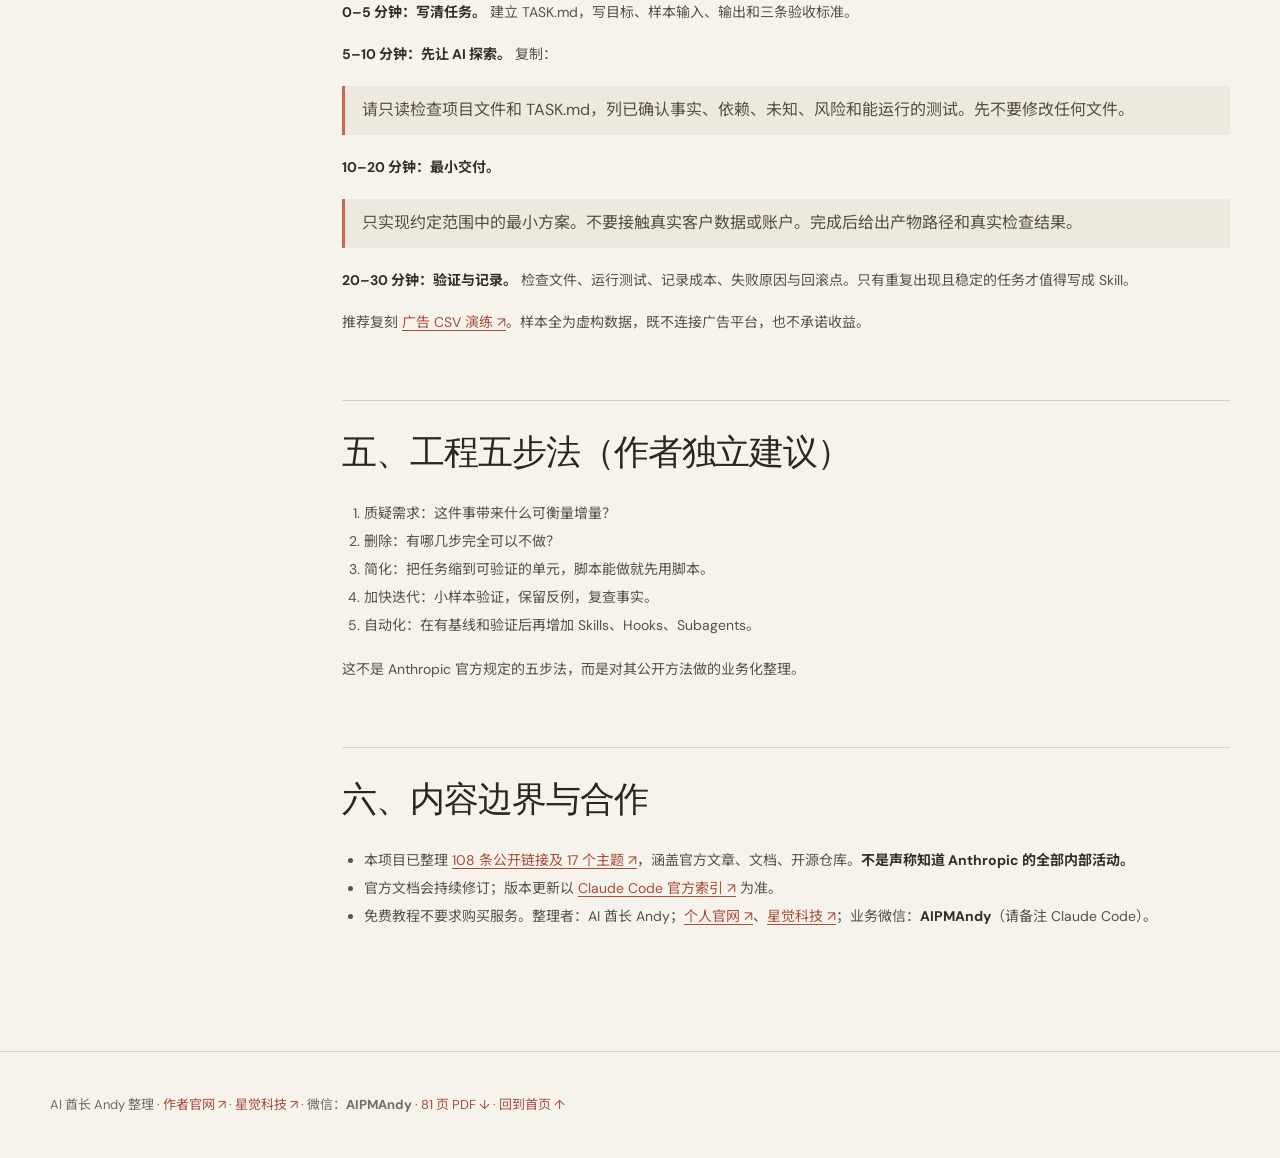
==== commit 22ed6166: "seo: canonical, article schema, skip link and PDF in study" ====
--- a/site/study.html
+++ b/site/study.html
@@ -1,6 +1,6 @@
-<!doctype html><html lang="zh-CN"><head><meta charset="utf-8"><meta name="viewport" content="width=device-width,initial-scale=1"><meta name="description" content="Anthropic Claude Code 和 Agent 实践发展史：公开研究、十团队、四部门、开源配置、保姆级练习。"><link rel="stylesheet" href="style.css"><link rel="icon" href="favicon.svg" type="image/svg+xml"><title>深度报告：Anthropic 2024–2026 Claude Code 与 Agent 实践｜Agent Atlas</title><style>
+<!doctype html><html lang="zh-CN"><head><meta charset="utf-8"><meta name="viewport" content="width=device-width,initial-scale=1"><meta name="description" content="Anthropic Claude Code 和 Agent 实践发展史：公开研究、十团队、四部门、开源配置、保姆级练习。"><link rel="canonical" href="https://aipmandy.github.io/anthropic-claude-code-agent-handbook/study.html"><meta property="og:type" content="article"><meta property="og:title" content="Anthropic Claude Code 与 Agent 实践深度报告｜AI 酋长 Andy"><meta property="og:description" content="2024–2026 年 Anthropic 公开的 Claude Code 与 Agent 实践，含来源日期、作者整理与可复现练习，非官方研究。"><meta property="og:url" content="https://aipmandy.github.io/anthropic-claude-code-agent-handbook/study.html"><script type="application/ld+json">{"@context":"https://schema.org","@type":"Article","headline":"Anthropic 2024–2026 Claude Code 与 Agent 实践：独立中文深度报告","inLanguage":"zh-CN","mainEntityOfPage":"https://aipmandy.github.io/anthropic-claude-code-agent-handbook/study.html","url":"https://aipmandy.github.io/anthropic-claude-code-agent-handbook/study.html","dateModified":"2026-11-21","author":{"@type":"Person","name":"AI 酋长 Andy","url":"https://metaver.vip/"},"publisher":{"@type":"Organization","name":"星觉科技","url":"https://www.a6no1.cn/"},"isBasedOn":["https://www.anthropic.com/news/how-anthropic-teams-use-claude-code","https://www.anthropic.com/research/building-effective-agents"],"about":["Claude Code","Agent 架构","Anthropic 公开实践"]}</script><link rel="stylesheet" href="style.css"><link rel="icon" href="favicon.svg" type="image/svg+xml"><title>深度报告：Anthropic 2024–2026 Claude Code 与 Agent 实践｜Agent Atlas</title><style>
 .study-hero{padding:90px 0 44px;border-bottom:1px solid var(--line)}.study-hero h1{font:400 clamp(45px,5.7vw,75px)/1.17 Georgia,'Songti SC',serif;letter-spacing:-.055em;max-width:910px;margin:19px 0 24px}.study-hero h1 em{color:var(--accent);font-style:normal}.study-hero p{font-size:14px;color:var(--muted);max-width:660px}.study-layout{display:grid;grid-template-columns:220px minmax(0,1fr);gap:72px;padding-top:54px;padding-bottom:105px}.study-aside{position:sticky;top:110px;align-self:start;font-size:12px;color:var(--muted);line-height:1.9}.study-aside strong{display:block;font-size:13px;color:var(--ink);margin-bottom:18px}.study-aside a{display:block;margin:10px 0;color:var(--accent-dark)}.study-content{min-width:0}.study-content h1{display:none}.study-content h2{font:400 35px/1.4 Georgia,'Songti SC',serif;letter-spacing:-.03em;margin:64px 0 22px;border-top:1px solid var(--line);padding-top:27px}.study-content h2:first-of-type{margin-top:0}.study-content h3{font-size:23px;font-weight:600;margin:34px 0 10px}.study-content p,.study-content li{font-size:14px;line-height:2;color:#575149}.study-content a{color:var(--accent-dark);text-decoration:underline;text-underline-offset:3px}.study-content table{border-collapse:collapse;width:100%;font-size:12px;line-height:1.75}.study-content td{padding:13px 12px;vertical-align:top;border:1px solid var(--line);min-width:95px}.study-content tr:first-child{background:#e5dfd4;font-weight:700}.study-content tr:nth-child(even){background:#f0ebe3}.study-content blockquote{border-left:3px solid var(--accent);padding:10px 17px;margin:18px 0;background:#eee9df;line-height:1.8;color:#554e45}.study-content code{background:#e8e3d9;padding:2px 5px;font:12px ui-monospace,monospace}.study-content ul,.study-content ol{padding-left:22px}.study-content strong{color:#302e29}.study-content{overflow-x:auto}.study-footer{padding:42px 0;border-top:1px solid var(--line);font-size:13px;color:var(--muted)}.study-footer a{color:var(--accent-dark)}@media(max-width:740px){.study-hero{padding:60px 0 26px}.study-layout{grid-template-columns:1fr;gap:22px;padding:28px 0 70px}.study-aside{position:static;display:flex;flex-wrap:wrap;gap:8px}.study-aside strong{width:100%}.study-aside a{margin:0;border:1px solid var(--line);padding:4px 9px}.study-content h2{font-size:27px}.study-content table{font-size:11px}.study-content td{padding:9px 8px;min-width:85px}}
-</style></head><body><div class="notice">✳ 独立教育整理 · 官方事实与本站教学复刻明确区分 · 非 Anthropic 官方网站</div><header class="masthead"><div class="wrap nav-inner"><a class="wordmark" href="index.html"><span class="brand-mark">✳</span><span>THE AGENT <em>ATLAS</em></span></a><div class="nav-actions"><a href="index.html#teams" class="nav-gh">返回网站 ↗</a><a href="index.html#contact" class="nav-contact">联系作者 ↗</a></div></div></header><main><section class="study-hero"><div class="wrap"><div class="eyebrow">THE COMPLETE FIELD NOTES / 2024—2026</div><h1>从内部实验，<br>到 <em>Agent 规模化。</em></h1><p>一份可追溯的 Anthropic Claude Code 与 Agent 公开方法演进报告。关键论文、十团队用法、2026 扩展与可复制操作，从零开始整理。</p></div></section><div class="wrap study-layout"><aside class="study-aside"><strong>阅读目录 / INDEX</strong><a href="#chapter-1">发展时间线</a><a href="#chapter-2">十团队方法</a><a href="#chapter-3">2026 新实践</a><a href="#chapter-4">30 分钟练习</a><a href="#chapter-5">工程五步法</a><a href="index.html#sources">108 条官方资料 →</a></aside><article class="study-content"><h1>Anthropic Claude Code / Agent：2024–2026 完整实践进化史</h1>
+</style></head><body><a href="#main" class="skip-link">跳到正文</a><div class="notice">✳ 独立教育整理 · 官方事实与本站教学复刻明确区分 · 非 Anthropic 官方网站</div><header class="masthead"><div class="wrap nav-inner"><a class="wordmark" href="index.html"><span class="brand-mark">✳</span><span>THE AGENT <em>ATLAS</em></span></a><div class="nav-actions"><a href="index.html#teams" class="nav-gh">返回网站 ↗</a><a href="index.html#contact" class="nav-contact">联系作者 ↗</a></div></div></header><main id="main"><section class="study-hero"><div class="wrap"><div class="eyebrow">THE COMPLETE FIELD NOTES / 2024—2026</div><h1>从内部实验，<br>到 <em>Agent 规模化。</em></h1><p>一份可追溯的 Anthropic Claude Code 与 Agent 公开方法演进报告。关键论文、十团队用法、2026 扩展与可复制操作，从零开始整理。</p></div></section><div class="wrap study-layout"><aside class="study-aside"><strong>阅读目录 / INDEX</strong><a href="#chapter-1">发展时间线</a><a href="#chapter-2">十团队方法</a><a href="#chapter-3">2026 新实践</a><a href="#chapter-4">30 分钟练习</a><a href="#chapter-5">工程五步法</a><a href="index.html#sources">108 条官方资料 →</a></aside><article class="study-content"><p class="visually-hidden">Anthropic Claude Code / Agent：2024–2026 完整实践进化史</p>
 <blockquote>独立中文研究，由 AI 酋长 Andy 整理。内容基于截至 2026-11-10 的公开资料。官方记录和本站复刻绝不混淆。</blockquote>
 <h2>一、十三个关键节点</h2>
 <table><tbody>
@@ -79,4 +79,4 @@
 <li>本项目已整理 <a href="https://github.com/AIPMAndy/anthropic-claude-code-agent-handbook/blob/main/docs/SOURCE-MATRIX.md" target="_blank" rel="noopener noreferrer">108 条公开链接及 17 个主题 ↗</a>，涵盖官方文章、文档、开源仓库。<strong>不是声称知道 Anthropic 的全部内部活动。</strong></li>
 <li>官方文档会持续修订；版本更新以 <a href="https://code.claude.com/docs/llms.txt" target="_blank" rel="noopener noreferrer">Claude Code 官方索引 ↗</a> 为准。</li>
 <li>免费教程不要求购买服务。整理者：AI 酋长 Andy；<a href="https://metaver.vip/" target="_blank" rel="noopener noreferrer">个人官网 ↗</a>、<a href="https://www.a6no1.cn/" target="_blank" rel="noopener noreferrer">星觉科技 ↗</a>；业务微信：<strong>AIPMAndy</strong>（请备注 Claude Code）。</li>
-</ul></article></div><div class="study-footer"><div class="wrap">AI 酋长 Andy 整理 · <a href="https://metaver.vip/" target="_blank" rel="noopener noreferrer">作者官网 ↗</a> · <a href="https://www.a6no1.cn/" target="_blank" rel="noopener noreferrer">星觉科技 ↗</a> · 微信：<strong>AIPMAndy</strong> · <a href="index.html">回到首页 ↑</a></div></div></main><script>document.querySelectorAll(".study-content h2").forEach(function(e,i){e.id="chapter-"+(i+1);});</script></body></html>+</ul></article></div><div class="study-footer"><div class="wrap">AI 酋长 Andy 整理 · <a href="https://metaver.vip/" target="_blank" rel="noopener noreferrer">作者官网 ↗</a> · <a href="https://www.a6no1.cn/" target="_blank" rel="noopener noreferrer">星觉科技 ↗</a> · 微信：<strong>AIPMAndy</strong> · <a href="downloads/anthropic-claude-code-agent-handbook-guide.pdf">81 页 PDF ↓</a> · <a href="index.html">回到首页 ↑</a></div></div></main><script>document.querySelectorAll(".study-content h2").forEach(function(e,i){e.id="chapter-"+(i+1);});</script></body></html>
--- a/site/style.css
+++ b/site/style.css
@@ -18,4 +18,6 @@
 .footer{background:#222320;color:#f3eee4;padding:40px 0 24px}.footer-top{display:flex;justify-content:space-between;align-items:center;padding-bottom:38px;border-bottom:1px solid #464540}.footer-links{display:flex;gap:24px;flex-wrap:wrap}.footer-links a{font-size:12px;color:#bcb5ab}.footer-links a:hover{color:#fff}.footer-bottom{display:flex;gap:18px;justify-content:space-between;flex-wrap:wrap;padding-top:25px;font-size:11px;color:#908b82}.toast{position:fixed;z-index:500;bottom:28px;left:50%;transform:translate(-50%,20px);pointer-events:none;opacity:0;background:#292a26;color:white;padding:11px 18px;font-size:12px;border:1px solid #555650;box-shadow:0 10px 26px #0002;transition:opacity .18s,transform .18s}.toast.show{opacity:1;transform:translate(-50%,0)}.visually-hidden{position:absolute;width:1px;height:1px;padding:0;margin:-1px;overflow:hidden;clip:rect(0,0,0,0);white-space:nowrap;border:0}
 @media(max-width:1050px){.wrap{width:min(100% - 44px,1160px)}.hero-grid{gap:33px}.hero h1{font-size:clamp(49px,6.5vw,78px)}.desktop-nav{gap:15px}.nav-inner{gap:15px}.contact-grid{gap:45px}.section-heading{grid-template-columns:1fr 295px}.source-grid{grid-template-columns:repeat(2,minmax(0,1fr))}}
 @media(max-width:750px){html{scroll-padding-top:65px}.notice{font-size:10px;gap:5px;padding:8px 10px}.wrap{width:calc(100% - 34px)}.nav-inner{min-height:66px}.wordmark{font-size:15px}.brand-mark{font-size:26px}.desktop-nav,.nav-gh,.nav-contact{display:none}.mobile-menu-toggle{display:block}.mobile-nav{display:flex;flex-direction:column;gap:0;background:var(--paper);border-top:1px solid var(--line)}.mobile-nav[hidden]{display:none}.mobile-nav a{padding:12px 20px;border-bottom:1px solid var(--line);font-size:14px}.hero{padding:65px 0 53px}.hero-grid,.section-heading,.method-layout,.path-panel,.practice-grid,.contact-grid{grid-template-columns:1fr}.hero h1{font-size:clamp(49px,11.7vw,81px);margin:22px 0}.hero-art{min-height:420px;margin-top:10px;padding:20px}.diagram{padding:5px 0}.diagram-box{padding:12px}.diagram-box strong{font-size:15px}.diagram-box small{font-size:9px}.diagram-row.diagram-split{gap:8px}.line-arrow{height:33px}.line-arrow:before{height:26px}.line-arrow:after{top:19px}.art-asterisk{font-size:50px}.number-grid{grid-template-columns:1fr 1fr}.number-grid>div{border-bottom:1px solid var(--line);padding:19px!important}.number-grid>div:nth-child(2){border-right:0}.number-grid>div:nth-child(n+3){border-bottom:0}.number-grid strong{font-size:37px}.number-grid .last-num>span{margin:0 0 9px;font-size:17px}.number-grid p{font-size:11px}.editorial-section,.library-section,.path-section,.ink-section,.practice-section,.contact-section{padding:69px 0}.section-heading{gap:12px;margin-bottom:28px}.section-heading h2,.practice-section h2,.contact-section h2{font-size:clamp(39px,9.5vw,56px)}.section-heading>p{font-size:13px}.teams-grid{grid-template-columns:1fr}.team-card{min-height:auto}.team-trigger{padding:23px}.team-card h3{font-size:23px}.team-details{padding:0 23px 24px}.method-layout{gap:24px}.method-big{min-height:400px}.big-symbol{font-size:200px}.method-big h3{font-size:29px}.path-main,.path-side{padding:25px 23px}.path-main h3{font-size:26px}.path-tabs{display:grid;grid-template-columns:1fr 1fr;gap:7px}.path-tab{padding:11px 6px;font-size:11px}.library-toolbar{flex-direction:column}.library-toolbar select{min-height:50px}.source-grid{grid-template-columns:1fr}.source-card{min-height:190px;padding:22px}.library-count{gap:12px}.terminal{box-shadow:8px 8px 0 #e8e1d6}.terminal-content{font-size:10px}.contact-grid{gap:30px}.contact-card{padding:28px 22px}.footer-top,.footer-bottom{flex-direction:column;align-items:flex-start;gap:17px}.footer-links{gap:11px 20px}}
-@media(prefers-reduced-motion:reduce){*,*:before,*:after{scroll-behavior:auto!important;animation:none!important;transition:none!important}}+@media(prefers-reduced-motion:reduce){*,*:before,*:after{scroll-behavior:auto!important;animation:none!important;transition:none!important}}
+/* Source audit controls: visible, accessible, compact on mobile. */
+.source-actions{display:flex;flex-wrap:wrap;align-items:center;gap:12px;margin:22px 0 6px}.source-actions .btn{min-height:44px;gap:12px}.source-actions #export-sources{border-color:var(--accent-dark);color:var(--accent-dark)}@media(max-width:750px){.source-actions{display:grid;grid-template-columns:1fr 1fr;gap:8px}.source-actions .btn{font-size:12px;padding:10px 11px;justify-content:center;min-width:0}}
